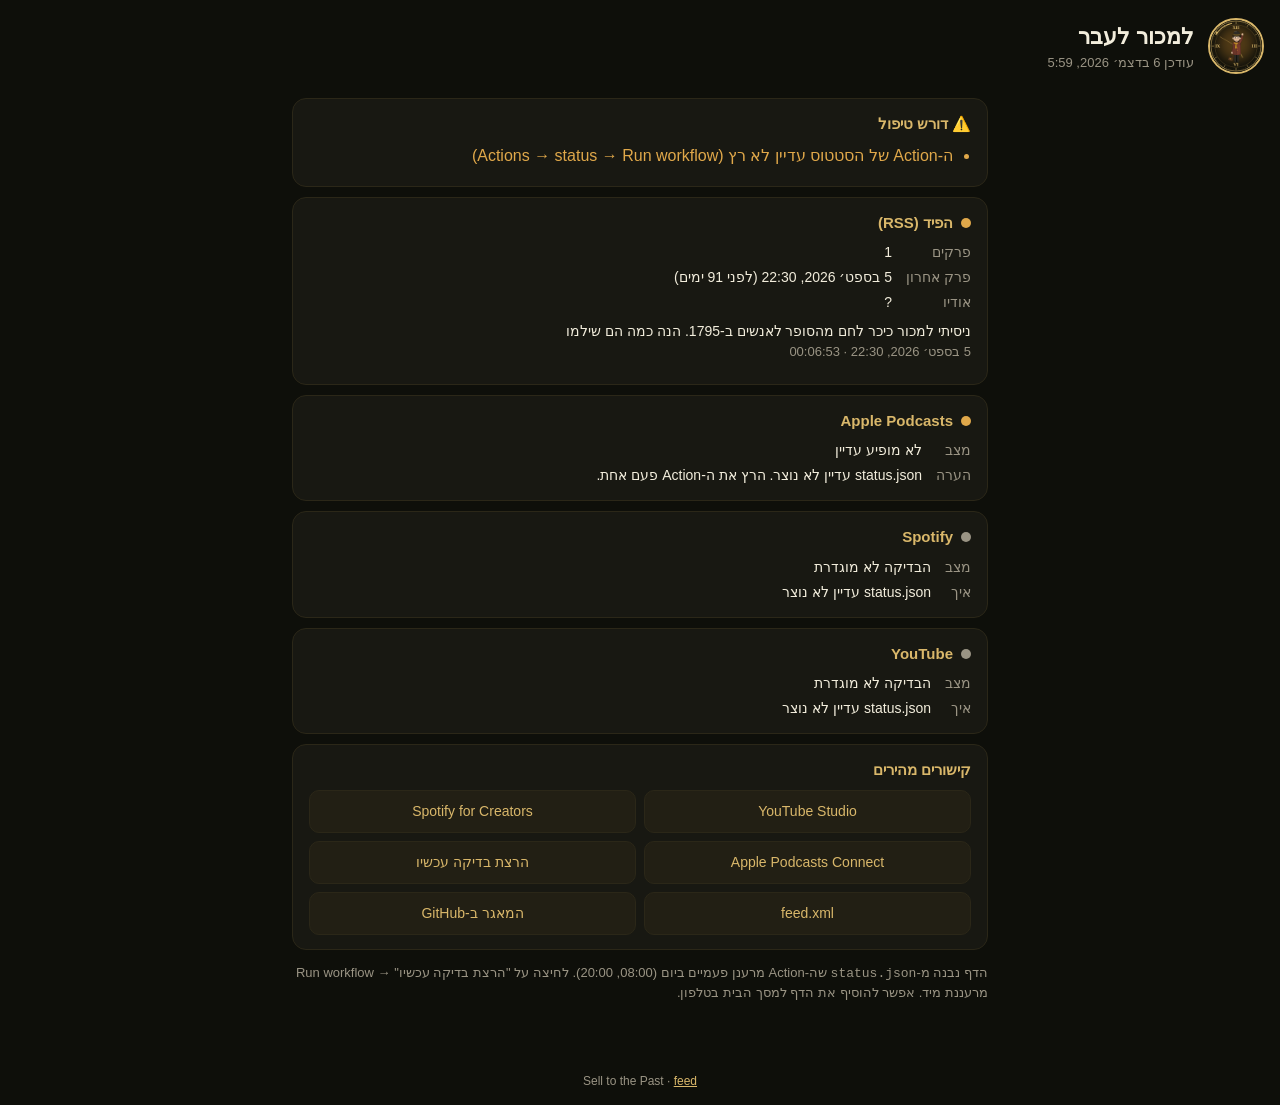
==== index.html @ 5fded580 "Channel branding, phone status page and daily status check - branding/: character avatars (512/800/1" ====
<!doctype html>
<html lang="he" dir="rtl">
<head>
<meta charset="utf-8">
<meta name="viewport" content="width=device-width, initial-scale=1">
<meta name="theme-color" content="#0e0f0a">
<title>למכור לעבר · סטטוס</title>
<link rel="apple-touch-icon" href="[data-uri]">
<style>
  :root{--bg:#0e0f0a;--card:#181812;--line:#2b2718;--gold:#d9b76a;--cream:#f2eddc;--dim:#9a9484;--ok:#7bc47f;--warn:#e0a84a;--bad:#e06c5a}
  *{box-sizing:border-box}
  body{margin:0;background:var(--bg);color:var(--cream);font:16px/1.5 -apple-system,"Segoe UI",Roboto,"Heebo",Arial,sans-serif}
  header{display:flex;gap:14px;align-items:center;padding:18px 16px 6px}
  header img{width:56px;height:56px;border-radius:50%;border:2px solid var(--gold)}
  h1{font-size:22px;margin:0}
  .sub{color:var(--dim);font-size:13px}
  main{padding:8px 12px 40px;max-width:720px;margin:0 auto}
  .card{background:var(--card);border:1px solid var(--line);border-radius:14px;padding:14px 16px;margin:10px 0}
  .card h2{font-size:15px;margin:0 0 8px;color:var(--gold);display:flex;align-items:center;gap:8px}
  .dot{width:10px;height:10px;border-radius:50%;display:inline-block;background:var(--dim)}
  .ok{background:var(--ok)}.warn{background:var(--warn)}.bad{background:var(--bad)}
  .kv{display:grid;grid-template-columns:auto 1fr;gap:4px 14px;font-size:14px}
  .kv b{color:var(--dim);font-weight:500}
  ul{margin:6px 0 0;padding-inline-start:18px}
  li{margin:4px 0}
  .todo li{color:var(--warn)}
  a{color:var(--gold)}
  .links{display:grid;grid-template-columns:1fr 1fr;gap:8px}
  .links a{display:block;text-align:center;background:#221f14;border:1px solid var(--line);border-radius:10px;padding:10px 6px;text-decoration:none;font-size:14px}
  .note{color:var(--dim);font-size:13px}
  .ep{font-size:14px;border-top:1px solid var(--line);padding:8px 0}
  .ep:first-of-type{border-top:0}
  footer{color:var(--dim);font-size:12px;text-align:center;padding:16px}
</style>
</head>
<body>
<header>
  <img id="avatar" alt="" src="">
  <div><h1>למכור לעבר</h1><div class="sub" id="stamp">טוען סטטוס…</div></div>
</header>
<main>
  <div class="card todo" id="todo" hidden><h2>⚠️ דורש טיפול</h2><ul></ul></div>
  <div class="card" id="feed"><h2><span class="dot"></span>הפיד (RSS)</h2><div class="kv"></div><div class="eps"></div></div>
  <div class="card" id="apple"><h2><span class="dot"></span>Apple Podcasts</h2><div class="kv"></div></div>
  <div class="card" id="spotify"><h2><span class="dot"></span>Spotify</h2><div class="kv"></div></div>
  <div class="card" id="youtube"><h2><span class="dot"></span>YouTube</h2><div class="kv"></div><div class="eps"></div></div>
  <div class="card"><h2>קישורים מהירים</h2>
    <div class="links">
      <a href="https://studio.youtube.com/">YouTube Studio</a>
      <a href="https://creators.spotify.com/">Spotify for Creators</a>
      <a href="https://podcastsconnect.apple.com/">Apple Podcasts Connect</a>
      <a href="https://github.com/itsik1/selltothepast-podcast/actions/workflows/status.yml">הרצת בדיקה עכשיו</a>
      <a href="feed.xml">feed.xml</a>
      <a href="https://github.com/itsik1/selltothepast-podcast">המאגר ב‑GitHub</a>
    </div>
  </div>
  <p class="note">הדף נבנה מ‑<code>status.json</code> שה‑Action מרענן פעמיים ביום (08:00, 20:00). לחיצה על "הרצת בדיקה עכשיו" → Run workflow מרעננת מיד. אפשר להוסיף את הדף למסך הבית בטלפון.</p>
</main>
<footer>Sell to the Past · <a href="https://itsik1.github.io/selltothepast-podcast/feed.xml">feed</a></footer>
<script>
document.getElementById('avatar').src = document.querySelector('link[rel=apple-touch-icon]').href;
const STATUS_URL = 'https://raw.githubusercontent.com/itsik1/selltothepast-podcast/status/status.json';
const $ = (s, r=document) => r.querySelector(s);
const esc = s => String(s ?? '').replace(/[&<>"]/g, c => ({'&':'&amp;','<':'&lt;','>':'&gt;','"':'&quot;'}[c]));
const fmtDate = iso => iso ? new Date(iso).toLocaleString('he-IL', {dateStyle:'medium', timeStyle:'short'}) : '';
function setDot(card, cls){ const d=$('.dot', card); d.className='dot '+cls; }
function kv(card, rows){ $('.kv', card).innerHTML = rows.filter(r=>r[1]!==undefined && r[1]!==null && r[1]!=='').map(([k,v])=>`<b>${esc(k)}</b><span>${v}</span>`).join(''); }
function link(u, t){ return u ? `<a href="${esc(u)}" target="_blank" rel="noopener">${esc(t||u)}</a>` : ''; }

function render(s){
  $('#stamp').textContent = 'עודכן ' + fmtDate(s.generated_at);
  if (s.todo && s.todo.length){ const c=$('#todo'); c.hidden=false; $('ul',c).innerHTML = s.todo.map(t=>`<li>${esc(t)}</li>`).join(''); }

  const f=s.feed, fc=$('#feed');
  if (f.ok){
    const stale = f.days_since_last_episode > 10;
    setDot(fc, stale ? 'warn' : 'ok');
    kv(fc, [['פרקים', f.episodes], ['פרק אחרון', `${fmtDate(f.latest?.published)} (לפני ${Math.round(f.days_since_last_episode)} ימים)`], ['אודיו', f.latest?.audio_http===200 ? 'נגיש ✓' : esc(f.latest?.audio_http)]]);
    $('.eps', fc).innerHTML = (f.items||[]).slice(0,5).map(i=>`<div class="ep">${esc(i.title)}<div class="note">${fmtDate(i.published)} · ${esc(i.duration||'')}</div></div>`).join('');
  } else { setDot(fc,'bad'); kv(fc, [['שגיאה', esc(f.error||'הפיד ריק')]]); }

  const a=s.apple, ac=$('#apple');
  if (a.error){ setDot(ac,'bad'); kv(ac,[['שגיאה',esc(a.error)]]); }
  else if (a.listed){ setDot(ac,'ok'); kv(ac,[['רשום', link(a.url, a.name)], ['פרקים בקטלוג', a.episodes]]); }
  else { setDot(ac,'warn'); kv(ac,[['מצב','לא מופיע עדיין'], ['הערה', esc(a.note)]]); }

  const p=s.spotify, pc=$('#spotify');
  if (p.error){ setDot(pc,'bad'); kv(pc,[['שגיאה',esc(p.error)]]); }
  else if (!p.configured){ setDot(pc,''); kv(pc,[['מצב','הבדיקה לא מוגדרת'], ['איך', esc(p.note)]]); }
  else if (p.listed){ setDot(pc,'ok'); kv(pc,[['רשום', link(p.url, p.name)], ['פרקים בקטלוג', p.episodes]]); }
  else { setDot(pc,'warn'); kv(pc,[['מצב','לא מופיע עדיין'], ['הערה', esc(p.note)]]); }

  const y=s.youtube, yc=$('#youtube');
  if (y.error){ setDot(yc,'bad'); kv(yc,[['שגיאה',esc(y.error)]]); }
  else if (!y.configured){ setDot(yc,''); kv(yc,[['מצב','הבדיקה לא מוגדרת'], ['איך', esc(y.note)]]); }
  else {
    setDot(yc,'ok');
    kv(yc,[['ערוץ', link(y.url, y.channel_title||y.handle||y.channel_id)], ['סרטונים', y.video_count ?? y.videos_in_feed], ['מנויים', y.subscribers], ['צפיות', y.views]]);
    $('.eps', yc).innerHTML = (y.videos||[]).slice(0,5).map(v=>`<div class="ep">${link(v.url, v.title)}<div class="note">${fmtDate(v.published)}${v.views!=null?' · '+v.views+' צפיות':''}</div></div>`).join('');
  }
}

async function fallbackFromFeed(){
  // status.json not published yet: show what the feed itself says
  const r = await fetch('feed.xml', {cache:'no-store'}); const x = new DOMParser().parseFromString(await r.text(), 'text/xml');
  const items = [...x.querySelectorAll('item')].map(i=>({title:i.querySelector('title')?.textContent, published:new Date(i.querySelector('pubDate')?.textContent).toISOString(), duration:i.getElementsByTagNameNS('*','duration')[0]?.textContent, audio_http:'?'}));
  const days = items.length ? (Date.now()-new Date(items[0].published))/864e5 : null;
  render({generated_at:new Date().toISOString(), feed:{ok:items.length>0, episodes:items.length, latest:items[0], days_since_last_episode:days, items},
          apple:{note:'status.json עדיין לא נוצר. הרץ את ה‑Action פעם אחת.'}, spotify:{configured:false, note:'status.json עדיין לא נוצר'}, youtube:{configured:false, note:'status.json עדיין לא נוצר'},
          todo:['ה‑Action של הסטטוס עדיין לא רץ (Actions → status → Run workflow)']});
}

fetch(STATUS_URL, {cache:'no-store'}).then(r => { if(!r.ok) throw new Error(r.status); return r.json(); }).then(render)
  .catch(() => fallbackFromFeed().catch(e => { $('#stamp').textContent = 'לא הצלחתי לטעון סטטוס: ' + e; }));
</script>
</body>
</html>
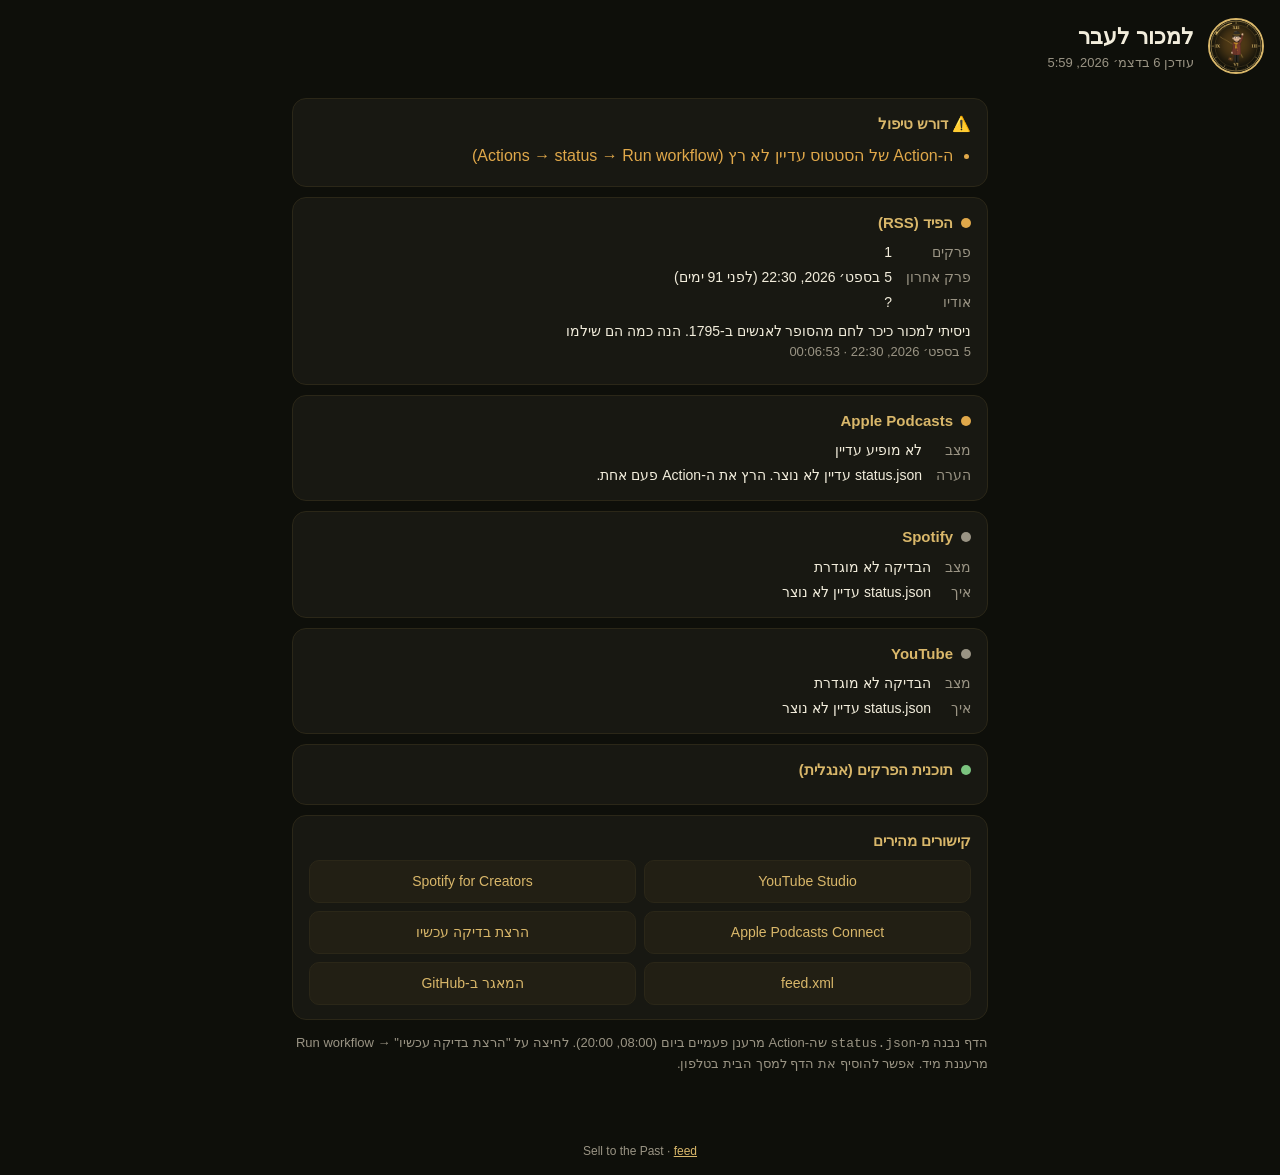
==== commit b9c2f5dc: "status page: production plan card (plan.json)" ====
--- a/index.html
+++ b/index.html
@@ -44,6 +44,7 @@
   <div class="card" id="apple"><h2><span class="dot"></span>Apple Podcasts</h2><div class="kv"></div></div>
   <div class="card" id="spotify"><h2><span class="dot"></span>Spotify</h2><div class="kv"></div></div>
   <div class="card" id="youtube"><h2><span class="dot"></span>YouTube</h2><div class="kv"></div><div class="eps"></div></div>
+  <div class="card" id="plan"><h2><span class="dot ok"></span>תוכנית הפרקים (אנגלית)</h2><div class="kv"></div><div class="eps"></div></div>
   <div class="card"><h2>קישורים מהירים</h2>
     <div class="links">
       <a href="https://studio.youtube.com/">YouTube Studio</a>
@@ -100,6 +101,20 @@
   }
 }
 
+const STATUS_HE = {planned:'מתוכנן', researched:'מחקר מוכן', written:'תסריט מוכן', queued:'בתור לבנייה', building:'בבנייה', built:'נבנה, ממתין להעלאה', failed:'בנייה נכשלה', uploaded:'הועלה', scheduled:'מתוזמן'};
+const shortDate = d => d ? new Date(d+'T00:00:00Z').toLocaleDateString('he-IL', {day:'numeric', month:'numeric', year:'2-digit'}) : '';
+function renderPlan(p){
+  const c=$('#plan'), eps=p.episodes||[];
+  const done = eps.filter(e=>e.status_en==='scheduled'||e.status_en==='uploaded').length;
+  kv(c, [['מתוזמנים', `${done} מתוך ${eps.length}`], ['קצב', esc(p.cadence)], ['עודכן', fmtDate(p.generated_at)]]);
+  $('.eps', c).innerHTML = eps.map(e=>{
+    const st = STATUS_HE[e.status_en]||e.status_en, cls = e.status_en==='scheduled'?'ok':(e.status_en==='failed'?'bad':'');
+    const t = e.youtube_en ? link(e.youtube_en, `${e.number}. ${e.title_en}`) : esc(`${e.number}. ${e.title_en}`);
+    return `<div class="ep">${t} <span class="note">· ${esc(e.title_he)}</span><div class="note"><span class="dot ${cls}"></span> ${esc(st)}${e.release_en?' · '+shortDate(e.release_en):''}${e.hebrew?' · עברית: '+esc(e.hebrew):''}</div></div>`;
+  }).join('');
+}
+fetch('plan.json', {cache:'no-store'}).then(r=>r.ok?r.json():null).then(p=>{ if(p) renderPlan(p); }).catch(()=>{});
+
 async function fallbackFromFeed(){
   // status.json not published yet: show what the feed itself says
   const r = await fetch('feed.xml', {cache:'no-store'}); const x = new DOMParser().parseFromString(await r.text(), 'text/xml');
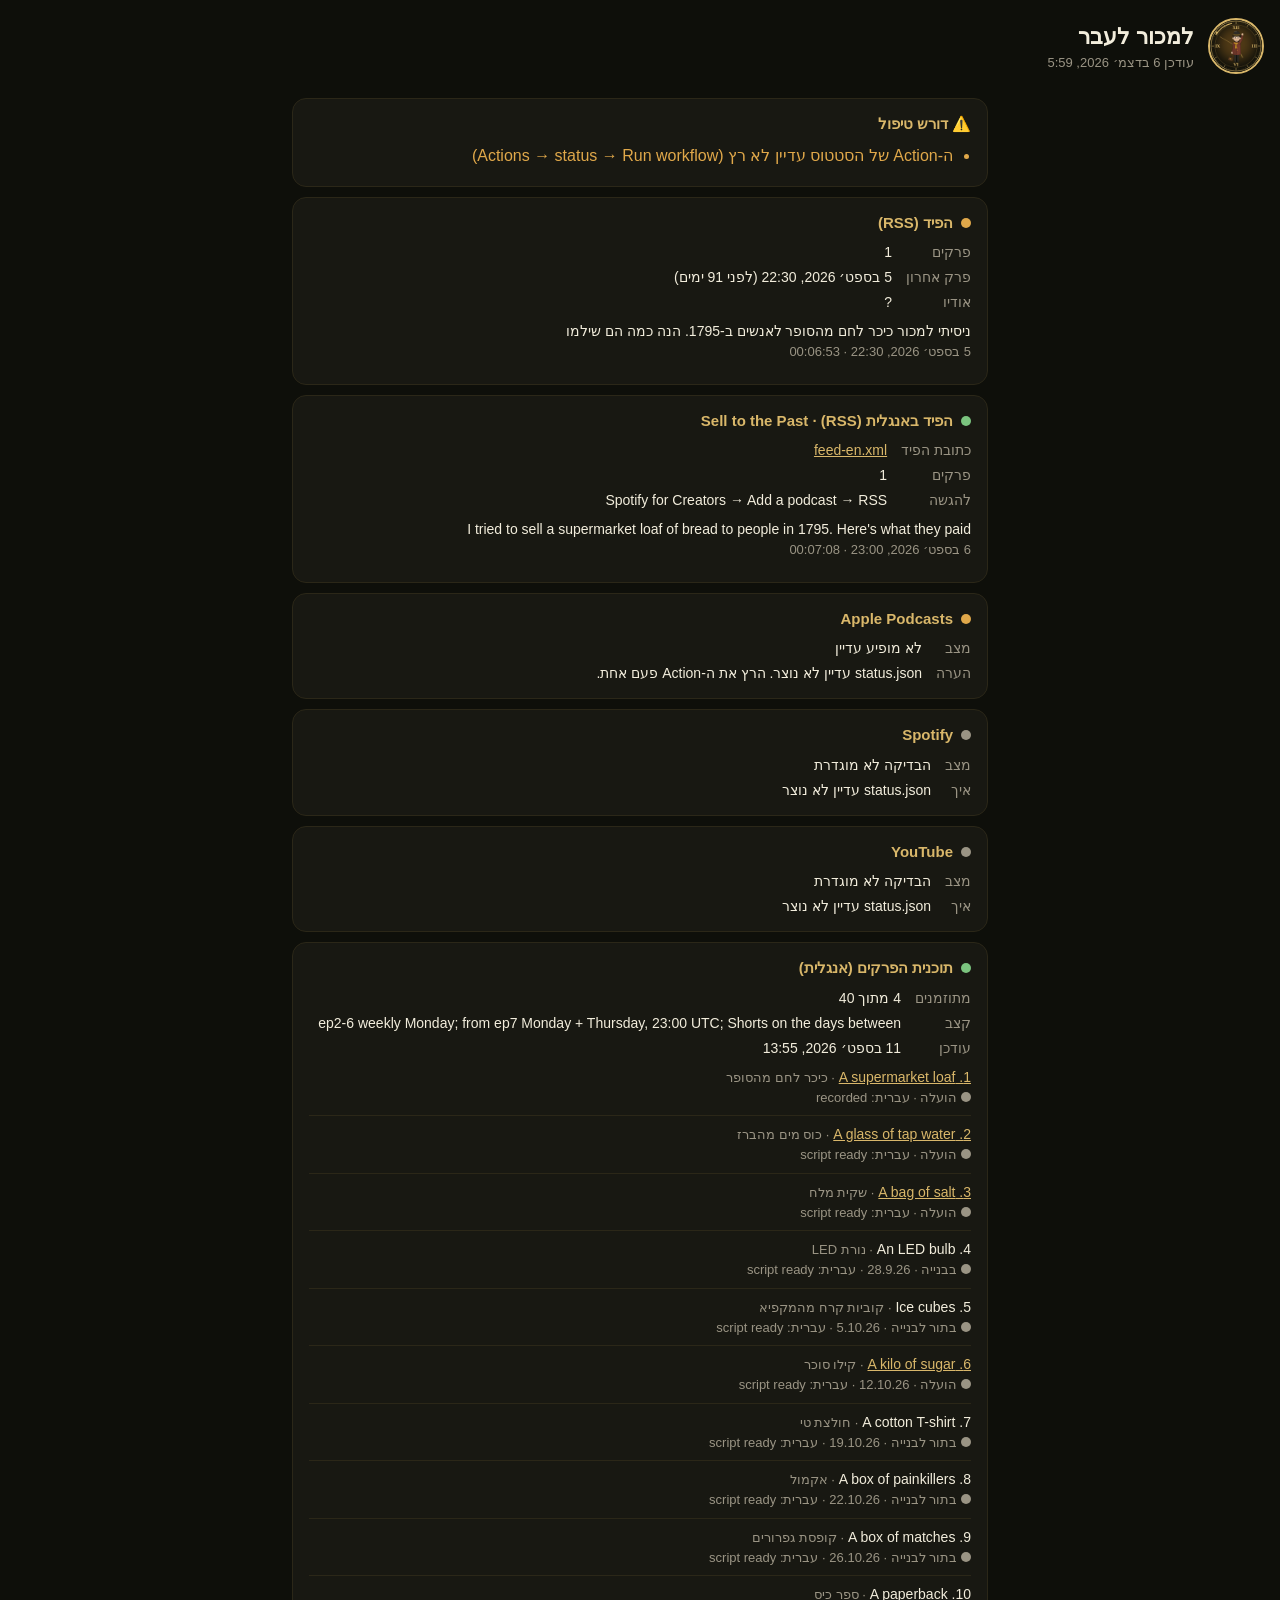
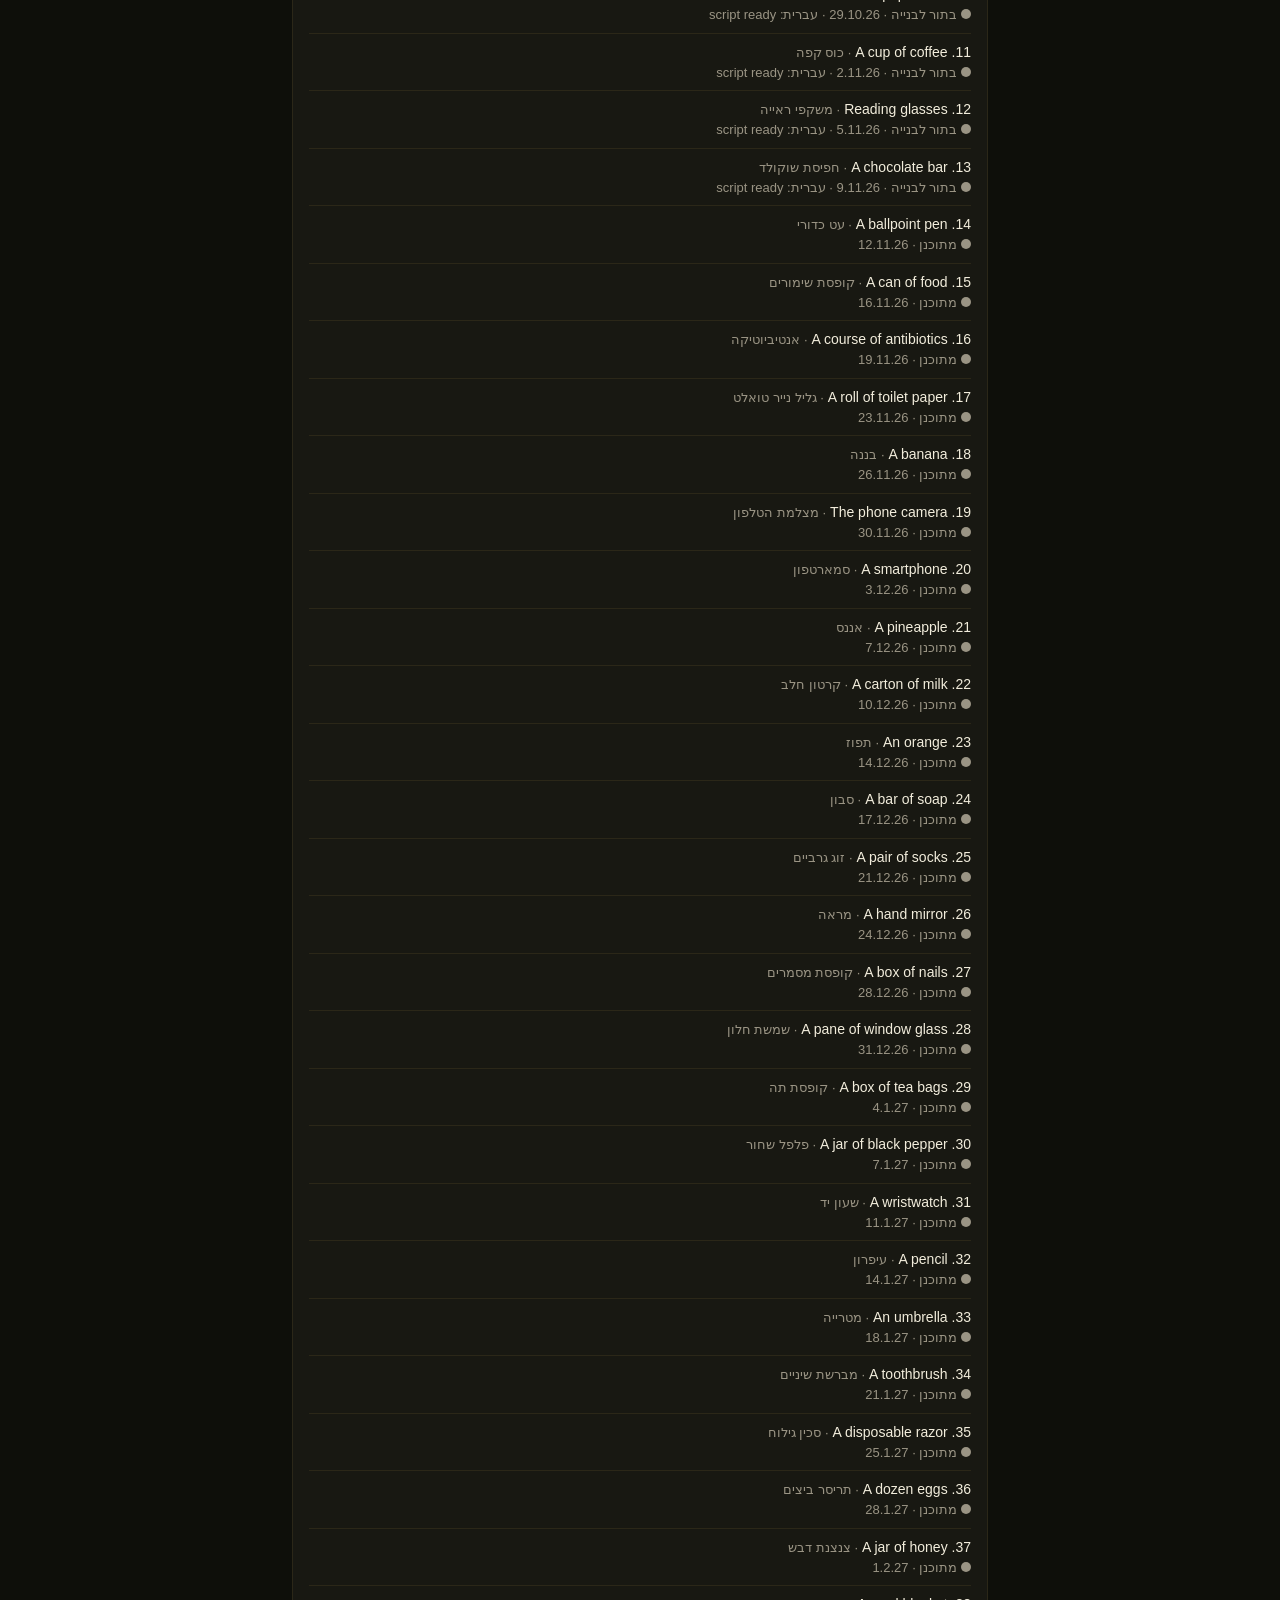
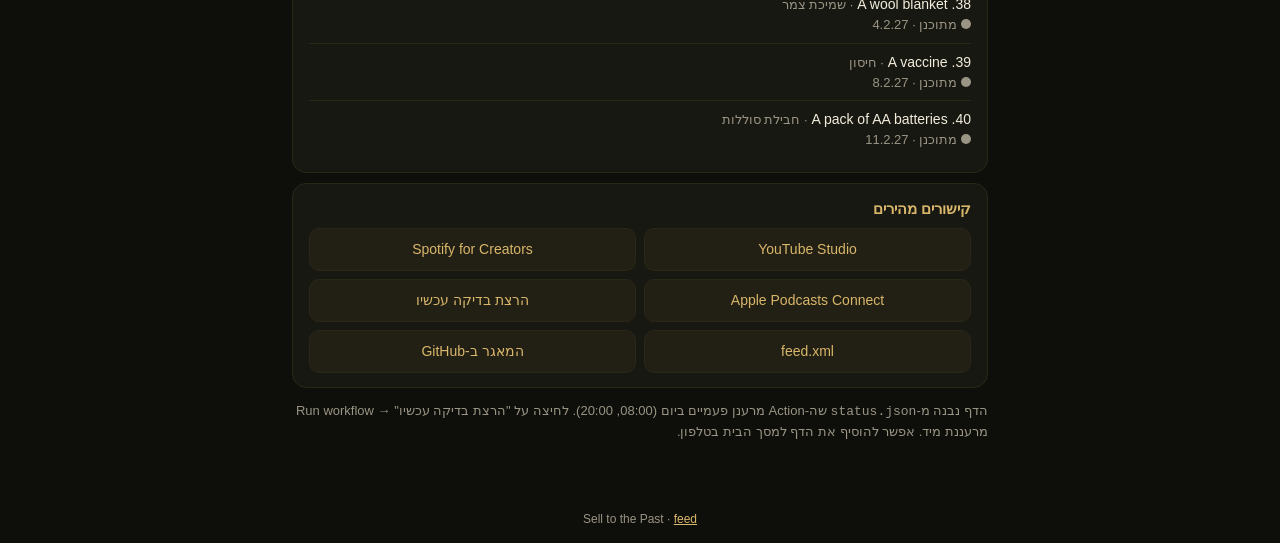
==== commit f350dbfd: "status page: English feed card; English cover" ====
--- a/index.html
+++ b/index.html
@@ -41,6 +41,7 @@
 <main>
   <div class="card todo" id="todo" hidden><h2>⚠️ דורש טיפול</h2><ul></ul></div>
   <div class="card" id="feed"><h2><span class="dot"></span>הפיד (RSS)</h2><div class="kv"></div><div class="eps"></div></div>
+  <div class="card" id="feeden"><h2><span class="dot"></span>הפיד באנגלית (RSS) · Sell to the Past</h2><div class="kv"></div><div class="eps"></div></div>
   <div class="card" id="apple"><h2><span class="dot"></span>Apple Podcasts</h2><div class="kv"></div></div>
   <div class="card" id="spotify"><h2><span class="dot"></span>Spotify</h2><div class="kv"></div></div>
   <div class="card" id="youtube"><h2><span class="dot"></span>YouTube</h2><div class="kv"></div><div class="eps"></div></div>
@@ -113,6 +114,12 @@
     return `<div class="ep">${t} <span class="note">· ${esc(e.title_he)}</span><div class="note"><span class="dot ${cls}"></span> ${esc(st)}${e.release_en?' · '+shortDate(e.release_en):''}${e.hebrew?' · עברית: '+esc(e.hebrew):''}</div></div>`;
   }).join('');
 }
+fetch('feed-en.xml', {cache:'no-store'}).then(r=>r.text()).then(t=>{
+  const x=new DOMParser().parseFromString(t,'text/xml'), items=[...x.querySelectorAll('item')], c=$('#feeden');
+  setDot(c, items.length?'ok':'warn');
+  kv(c, [['כתובת הפיד', link(location.origin+location.pathname.replace(/[^/]*$/,'')+'feed-en.xml','feed-en.xml')], ['פרקים', items.length], ['להגשה', 'Spotify for Creators → Add a podcast → RSS']]);
+  $('.eps', c).innerHTML = items.slice(0,5).map(i=>`<div class="ep">${esc(i.querySelector('title')?.textContent)}<div class="note">${fmtDate(i.querySelector('pubDate')?.textContent)} · ${esc(i.getElementsByTagName('itunes:duration')[0]?.textContent||'')}</div></div>`).join('');
+}).catch(()=>{ setDot($('#feeden'),'warn'); kv($('#feeden'), [['מצב','feed-en.xml עדיין לא נוצר']]); });
 fetch('plan.json', {cache:'no-store'}).then(r=>r.ok?r.json():null).then(p=>{ if(p) renderPlan(p); }).catch(()=>{});
 
 async function fallbackFromFeed(){
